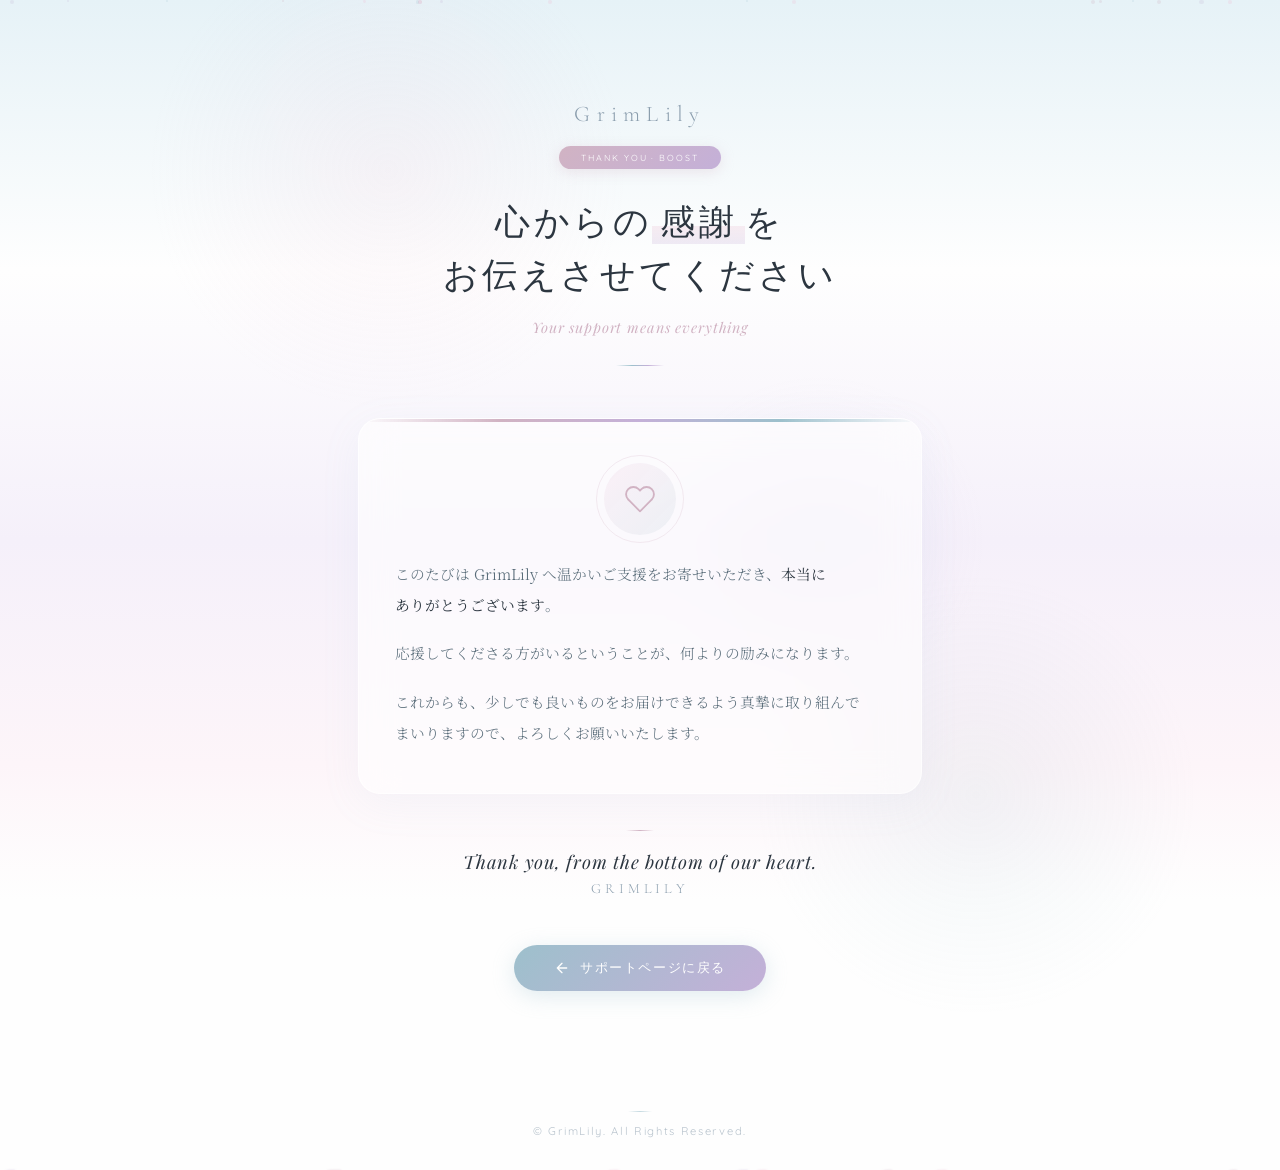
==== boost-thanks.html @ a32af41a "Add files via upload" ====
<!DOCTYPE html>
<html lang="ja">
<head>
<meta charset="UTF-8">
<meta name="viewport" content="width=device-width, initial-scale=1.0">
<title>Thank You · Boost | GrimLily</title>
<link href="https://fonts.googleapis.com/css2?family=Cormorant+Garamond:ital,wght@0,300;0,400;0,500;1,300;1,400&family=Noto+Serif+JP:wght@200;300;400;500&family=Quicksand:wght@300;400;500;600&family=Playfair+Display:ital,wght@0,400;0,500;1,400&display=swap" rel="stylesheet">
<style>
*,*::before,*::after{margin:0;padding:0;box-sizing:border-box}
:root{
  --white:#fefefe;--off:#faf9fc;
  --sf:#e6f2f7;--sl:#d0eaf4;--sm:#b4dbe8;--sd:#89c2d4;
  --lv:#ece4f3;--ll:#f5f0fa;--lm:#d8cce6;--ld:#c4b0d8;
  --rs:#f0c6d9;--rl:#f8e6ef;--rp:#fdf5f9;
  --tx:#2c3640;--tm:#5a6d7a;--tl:#8a9dad;
  --ac:#9dc0cc;--wm:#d1b3c3;
  --fd:'Cormorant Garamond',serif;--fb:'Noto Serif JP',serif;
  --fu:'Quicksand',sans-serif;--fa:'Playfair Display',serif;
}
html{scroll-behavior:smooth;overflow-x:hidden}
body{font-family:var(--fb);color:var(--tx);background:var(--white);min-height:100vh;overflow-x:hidden;position:relative}
::selection{background:var(--sl);color:var(--tx)}

/* ── Background ── */
.bg{position:fixed;inset:0;z-index:-2;background:linear-gradient(180deg,var(--sf) 0%,var(--white) 30%,var(--ll) 60%,var(--rp) 85%,var(--white) 100%)}
.glow{position:fixed;z-index:-1;border-radius:50%;pointer-events:none;animation:gDrift 18s ease-in-out infinite alternate}
.glow-1{top:-10%;left:10%;width:520px;height:520px;background:radial-gradient(ellipse,rgba(240,198,217,.14),transparent 65%)}
.glow-2{bottom:-15%;right:5%;width:480px;height:480px;background:radial-gradient(ellipse,rgba(157,192,204,.12),transparent 65%);animation-delay:-9s}
.glow-3{top:40%;left:50%;width:360px;height:360px;background:radial-gradient(ellipse,rgba(196,176,216,.1),transparent 65%);animation-delay:-4s}
@keyframes gDrift{0%{opacity:.4;transform:scale(1) translate(0,0)}100%{opacity:.75;transform:scale(1.18) translate(3%,6%)}}

/* ── Particles ── */
.particles{position:fixed;inset:0;pointer-events:none;z-index:-1;overflow:hidden}
.particle{position:absolute;border-radius:50%;animation:pFloat linear infinite}
@keyframes pFloat{0%{transform:translateY(100vh) scale(0);opacity:0}15%{opacity:.6}85%{opacity:.3}100%{transform:translateY(-10vh) scale(1.15);opacity:0}}

/* ── Petals drift ── */
.petal{position:fixed;pointer-events:none;z-index:-1;animation:petalFall linear infinite}
@keyframes petalFall{
  0%{transform:translateY(-10vh) rotate(0deg);opacity:0}
  10%{opacity:.7}
  90%{opacity:.5}
  100%{transform:translateY(110vh) rotate(540deg);opacity:0}
}

/* ── Page layout ── */
.wrap{max-width:620px;margin:0 auto;padding:100px 28px 80px;position:relative;z-index:1}

/* ── Header ── */
.header{text-align:center;margin-bottom:52px;opacity:0;animation:fadeUp 1s .2s forwards}
.logo{font-family:var(--fd);font-size:1.4rem;letter-spacing:.28em;color:var(--tl);margin-bottom:16px;font-weight:300}
.badge{display:inline-block;font-family:var(--fu);font-size:.55rem;letter-spacing:.22em;text-transform:uppercase;padding:6px 22px;border-radius:18px;background:linear-gradient(135deg,var(--wm),var(--ld));color:var(--white);margin-bottom:28px;box-shadow:0 3px 14px rgba(209,179,195,.3)}
.h-title{font-family:var(--fd);font-size:clamp(1.6rem,4.5vw,2.2rem);font-weight:300;letter-spacing:.1em;line-height:1.5;margin-bottom:14px}
.h-title .em{background:linear-gradient(transparent 58%,rgba(240,198,217,.3) 58%,rgba(196,176,216,.25) 100%);padding:0 8px}
.h-sub{font-family:var(--fa);font-style:italic;font-size:.9rem;color:var(--wm);letter-spacing:.06em;margin-bottom:8px}
.h-divider{width:48px;height:1px;margin:28px auto 0;background:linear-gradient(90deg,transparent,var(--ac),var(--ld),transparent)}

/* ── Main card ── */
.card{background:rgba(255,255,255,.6);backdrop-filter:blur(18px);-webkit-backdrop-filter:blur(18px);border:1px solid rgba(255,255,255,.6);border-radius:22px;padding:44px 36px;box-shadow:0 10px 40px rgba(137,194,212,.08);margin-bottom:32px;opacity:0;animation:fadeUp 1s .45s forwards;position:relative;overflow:hidden}
.card::before{content:'';position:absolute;top:0;left:0;right:0;height:3px;background:linear-gradient(90deg,transparent,var(--wm),var(--ld),var(--ac),transparent)}
.card-icon{width:72px;height:72px;margin:0 auto 24px;border-radius:50%;background:linear-gradient(135deg,rgba(240,198,217,.2),rgba(157,192,204,.15));display:flex;align-items:center;justify-content:center;position:relative}
.card-icon::after{content:'';position:absolute;inset:-8px;border-radius:50%;border:1px solid rgba(209,179,195,.25);animation:iconPulse 3s ease-in-out infinite}
@keyframes iconPulse{0%,100%{opacity:.4;transform:scale(1)}50%{opacity:0;transform:scale(1.15)}}
.card-icon svg{width:32px;height:32px;color:var(--wm)}
.card-body p{font-size:.92rem;color:var(--tm);line-height:2.1;font-weight:300;margin-bottom:18px;word-break:auto-phrase;line-break:strict;overflow-wrap:break-word;text-wrap:pretty}
.card-body p:last-child{margin-bottom:0}
.card-body strong{color:var(--tx);font-weight:400}
/* word-break: auto-phrase 未対応ブラウザ用のフォールバック */
@supports not (word-break: auto-phrase){
  .card-body p{word-break:keep-all}
}

/* ── Thank you signature ── */
.sig{text-align:center;margin-top:36px;opacity:0;animation:fadeUp 1s .7s forwards}
.sig-line{width:28px;height:1px;margin:0 auto 18px;background:linear-gradient(90deg,transparent,var(--wm),transparent)}
.sig-text{font-family:var(--fa);font-style:italic;font-size:1.15rem;color:var(--tx);letter-spacing:.04em;margin-bottom:6px;font-weight:400}
.sig-brand{font-family:var(--fd);font-size:.88rem;letter-spacing:.3em;color:var(--tl);text-transform:uppercase;font-weight:300}

/* ── Back button ── */
.back-section{text-align:center;margin-top:48px;opacity:0;animation:fadeUp 1s .9s forwards}
.back-btn{display:inline-flex;align-items:center;gap:10px;padding:14px 40px;border-radius:32px;background:linear-gradient(135deg,var(--ac),var(--ld));color:var(--white);text-decoration:none;font-family:var(--fu);font-size:.84rem;letter-spacing:.12em;font-weight:500;box-shadow:0 5px 22px rgba(157,192,204,.3);transition:all .4s cubic-bezier(.22,.61,.36,1)}
.back-btn:hover{transform:translateY(-2px);box-shadow:0 10px 32px rgba(157,192,204,.4)}
.back-btn svg{width:16px;height:16px;transition:transform .3s}
.back-btn:hover svg{transform:translateX(-4px)}

/* ── Footer ── */
footer{text-align:center;padding:40px 24px 32px;opacity:.6}
.f-line{width:24px;height:1px;background:linear-gradient(90deg,transparent,var(--ac),transparent);margin:0 auto 12px}
footer p{font-family:var(--fu);font-size:.7rem;letter-spacing:.15em;color:var(--tl)}

/* ── Animations ── */
@keyframes fadeUp{from{opacity:0;transform:translateY(22px)}to{opacity:1;transform:none}}

/* ── Mouse ripple ── */
.ripple{position:fixed;pointer-events:none;width:8px;height:8px;border-radius:50%;border:1px solid rgba(209,179,195,.4);z-index:9998;opacity:0;animation:ripO .9s forwards}
@keyframes ripO{0%{opacity:.3;transform:scale(0)}100%{opacity:0;transform:scale(3.5)}}

@media(max-width:640px){
  .wrap{padding:80px 20px 60px}
  .card{padding:32px 24px}
}
</style>
</head>
<body>

<div class="bg"></div>
<div class="glow glow-1"></div>
<div class="glow glow-2"></div>
<div class="glow glow-3"></div>
<div class="particles" id="particles"></div>

<div class="wrap">

  <div class="header">
    <p class="logo">GrimLily</p>
    <div class="badge">Thank You · Boost</div>
    <h1 class="h-title">心からの<span class="em">感謝</span>を<br>お伝えさせてください</h1>
    <p class="h-sub">Your support means everything</p>
    <div class="h-divider"></div>
  </div>

  <div class="card">
    <div class="card-icon">
      <svg viewBox="0 0 24 24" fill="none" stroke="currentColor" stroke-width="1.4" stroke-linecap="round" stroke-linejoin="round"><path d="M20.84 4.61a5.5 5.5 0 00-7.78 0L12 5.67l-1.06-1.06a5.5 5.5 0 00-7.78 7.78l1.06 1.06L12 21.23l7.78-7.78 1.06-1.06a5.5 5.5 0 000-7.78z"/></svg>
    </div>
    <div class="card-body">
      <p>このたびは GrimLily へ温かいご支援をお寄せいただき、<strong>本当にありがとうございます</strong>。</p>
      <p>応援してくださる方がいるということが、何よりの励みになります。</p>
      <p>これからも、少しでも良いものをお届けできるよう真摯に取り組んでまいりますので、よろしくお願いいたします。</p>
    </div>
  </div>

  <div class="sig">
    <div class="sig-line"></div>
    <p class="sig-text">Thank you, from the bottom of our heart.</p>
    <p class="sig-brand">GrimLily</p>
  </div>

  <div class="back-section">
    <a href="/support.html" class="back-btn">
      <svg viewBox="0 0 24 24" fill="none" stroke="currentColor" stroke-width="2" stroke-linecap="round" stroke-linejoin="round"><path d="M19 12H5m7-7l-7 7 7 7"/></svg>
      <span>サポートページに戻る</span>
    </a>
  </div>

</div>

<footer>
  <div class="f-line"></div>
  <p>&copy; GrimLily. All Rights Reserved.</p>
</footer>

<script>
/* ── Particles ── */
(function(){
  const c=document.getElementById('particles');
  const colors=['rgba(240,198,217,.3)','rgba(209,179,195,.25)','rgba(196,176,216,.22)','rgba(157,192,204,.2)'];
  for(let i=0;i<18;i++){
    const p=document.createElement('div');
    p.className='particle';
    const s=Math.random()*2.8+1.8;
    p.style.cssText='width:'+s+'px;height:'+s+'px;left:'+Math.random()*100+'%;background:'+colors[i%4]+';animation-duration:'+(Math.random()*10+14)+'s;animation-delay:'+(Math.random()*12)+'s;';
    c.appendChild(p);
  }
})();

/* ── Floating petals ── */
(function(){
  const colors=['rgba(240,198,217,.5)','rgba(209,179,195,.45)','rgba(196,176,216,.4)'];
  for(let i=0;i<8;i++){
    const petal=document.createElement('div');
    petal.className='petal';
    const size=Math.random()*10+8;
    petal.style.cssText='width:'+size+'px;height:'+size+'px;left:'+Math.random()*100+'%;background:'+colors[i%3]+';border-radius:50% 0 50% 50%;animation-duration:'+(Math.random()*12+16)+'s;animation-delay:'+(Math.random()*16)+'s;filter:blur(1px);';
    document.body.appendChild(petal);
  }
})();

/* ── Mouse ripple (desktop) ── */
if(matchMedia('(pointer:fine)').matches){
  let t=0;
  document.addEventListener('mousemove',function(e){
    const n=Date.now();if(n-t<160)return;t=n;
    const r=document.createElement('div');r.className='ripple';
    r.style.left=e.clientX+'px';r.style.top=e.clientY+'px';
    document.body.appendChild(r);setTimeout(function(){r.remove()},900);
  });
}
</script>

</body>
</html>
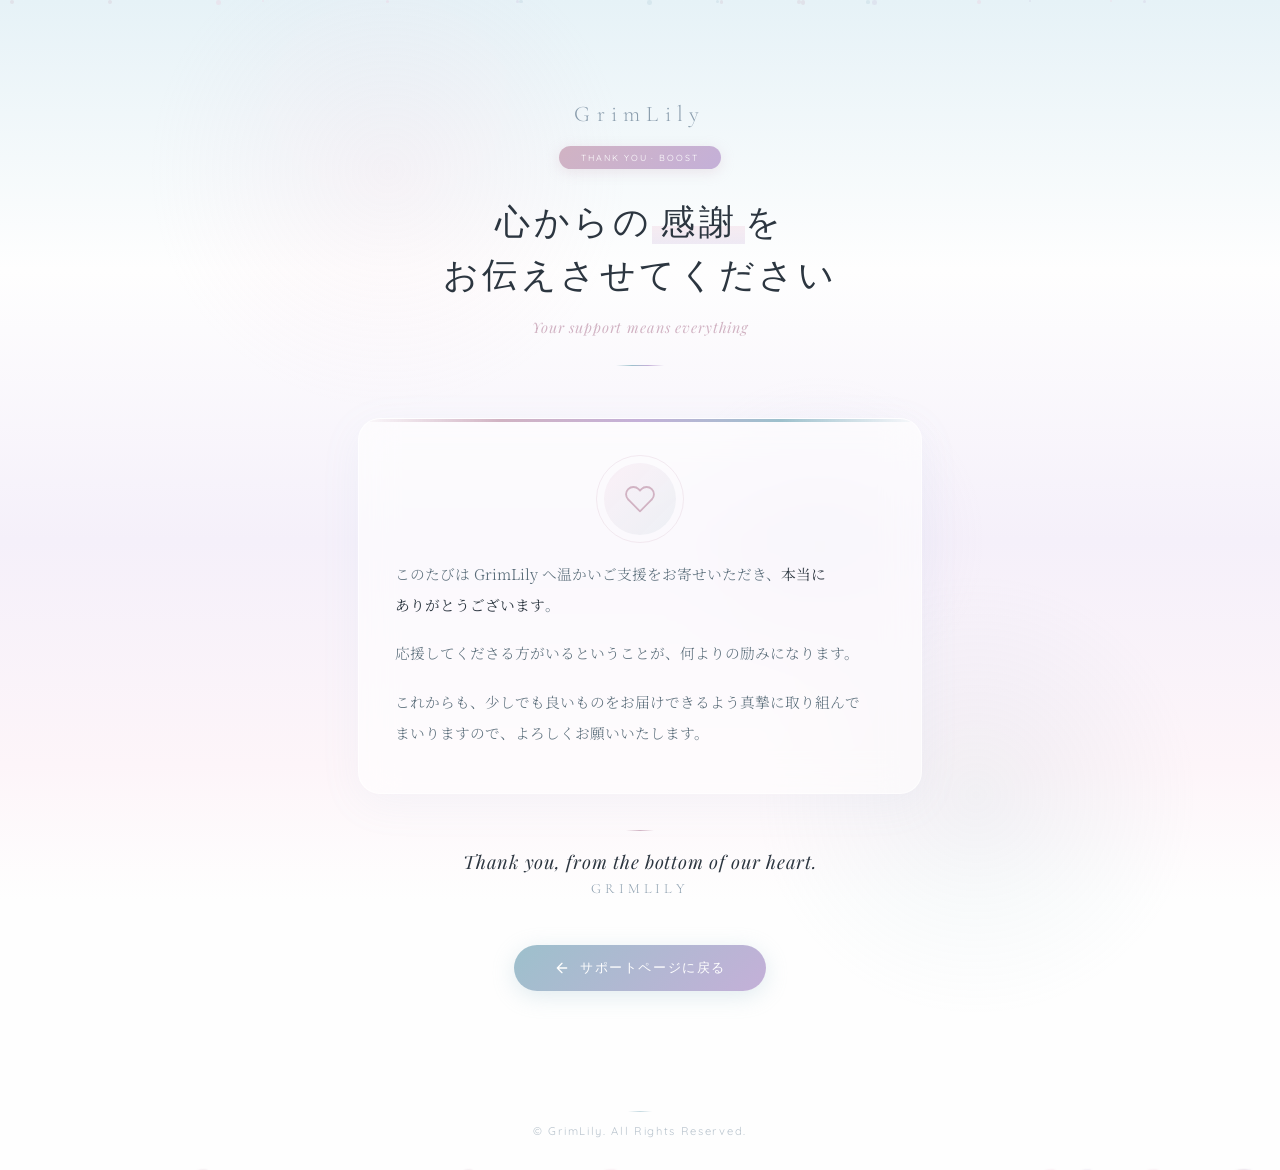
==== commit ff2f71df: "Add files via upload" ====
--- a/boost-thanks.html
+++ b/boost-thanks.html
@@ -3,6 +3,10 @@
 <head>
 <meta charset="UTF-8">
 <meta name="viewport" content="width=device-width, initial-scale=1.0">
+<!-- ブラウザキャッシュ対策 -->
+<meta http-equiv="Cache-Control" content="no-cache, no-store, must-revalidate">
+<meta http-equiv="Pragma" content="no-cache">
+<meta http-equiv="Expires" content="0">
 <title>Thank You · Boost | GrimLily</title>
 <link href="https://fonts.googleapis.com/css2?family=Cormorant+Garamond:ital,wght@0,300;0,400;0,500;1,300;1,400&family=Noto+Serif+JP:wght@200;300;400;500&family=Quicksand:wght@300;400;500;600&family=Playfair+Display:ital,wght@0,400;0,500;1,400&display=swap" rel="stylesheet">
 <style>
